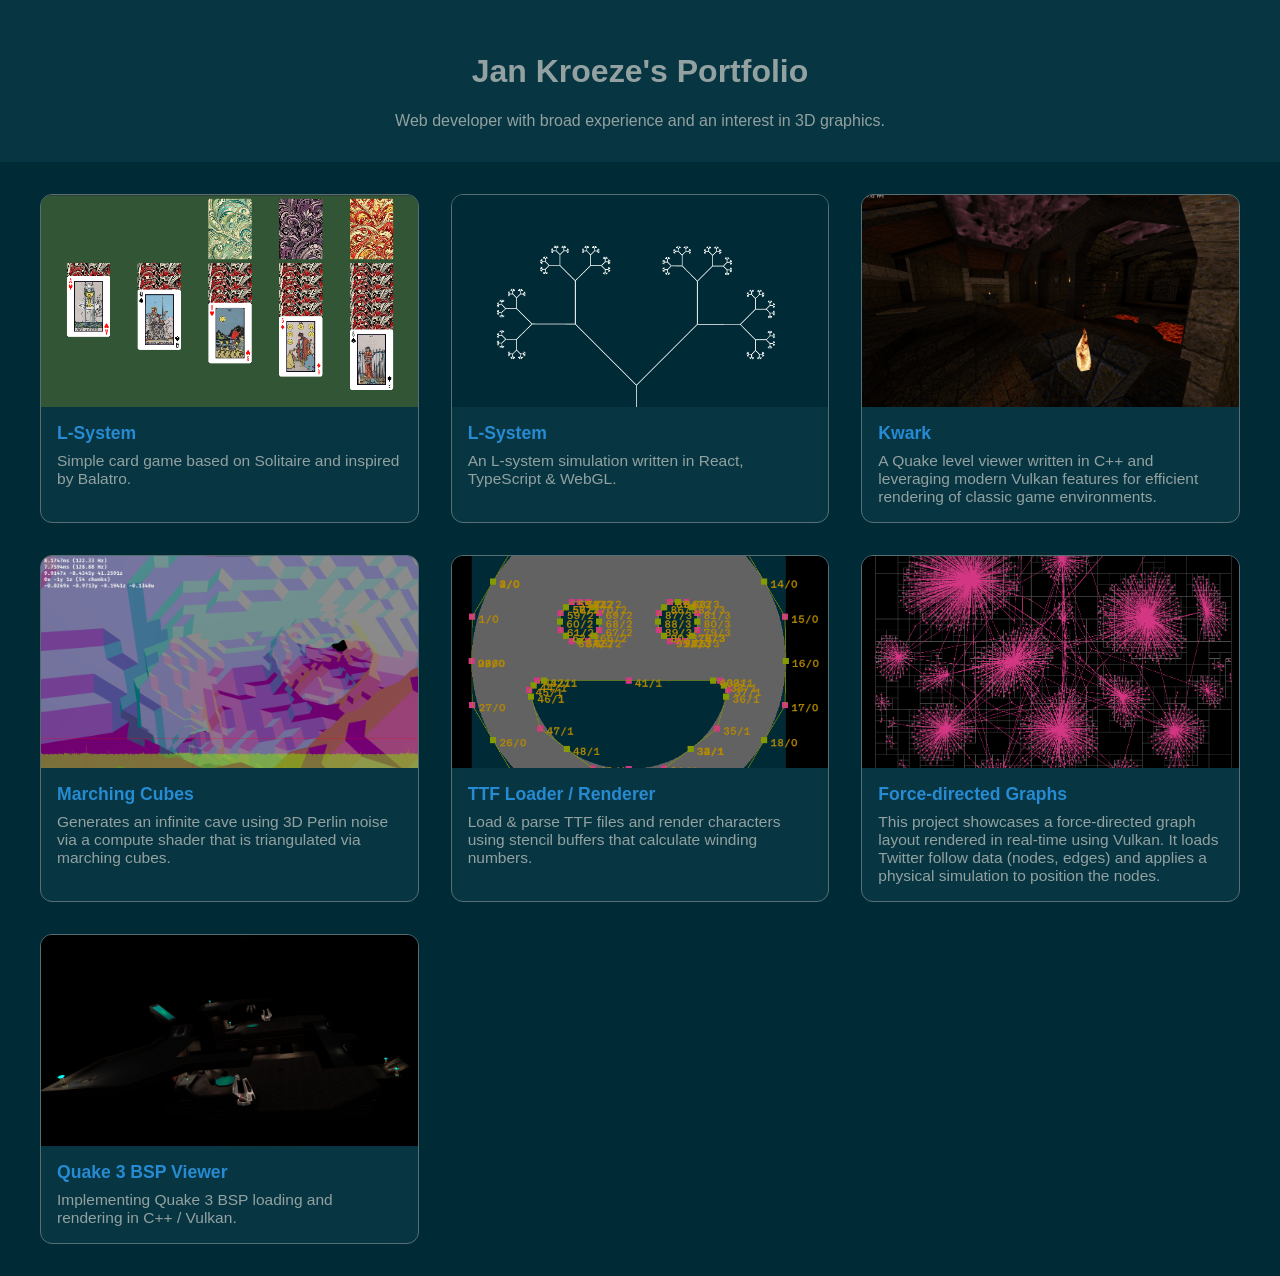
==== index.html @ 35b2f38c "Fix alt attrs" ====
<!DOCTYPE html>
<html lang="en">
<head>
    <meta charset="UTF-8">
    <meta name="viewport" content="width=device-width, initial-scale=1.0">
    <title>Jan Kroeze's Portfolio</title>
    <link rel="stylesheet" href="style.css">
    <link rel="icon" href="favicon.jpg">
</head>
<body>
    <header>
        <h1>Jan Kroeze's Portfolio</h1>
        <p>Web developer with broad experience and an interest in 3D graphics.</p>
    </header>
    <main>
        <div class="grid">
            <div class="project-item">
                <a href="https://multiplayer.kroeze.io"><img class="project-thumb" src="projects/multiplayer/image.png" alt="Screenshot of multiplayer card game."></a>
                <a class="project-caption" href="https://lsystem.kroeze.io">L-System</a>
                <div class="project-desc">Simple card game based on Solitaire and inspired by Balatro.</div>
            </div>

            <div class="project-item">
                <a href="https://lsystem.kroeze.io"><img class="project-thumb" src="projects/lsystem/image.png" alt="Screenshot of L-System project."></a>
                <a class="project-caption" href="https://lsystem.kroeze.io">L-System</a>
                <div class="project-desc">An L-system simulation written in React, TypeScript & WebGL.</div>
            </div>

            <div class="project-item">
                <a href="projects/kwark/index.html"><img class="project-thumb" src="projects/kwark/screenshot.png" alt="Screenshot of Quake map viewer project."></a>
                <a class="project-caption" href="projects/kwark/index.html">Kwark</a>
                <div class="project-desc">A Quake level viewer written in C++ and leveraging modern Vulkan features for efficient rendering of classic game environments.</div>
            </div>

            <div class="project-item">
                <a href="projects/marching-cubes/index.html"><img class="project-thumb" src="projects/marching-cubes/screenshot.png" alt="Screenshot of marching cubes project."></a>
                <a class="project-caption" href="projects/marching-cubes/index.html">Marching Cubes</a>
                <div class="project-desc">Generates an infinite cave using 3D Perlin noise via a compute shader that is triangulated via marching cubes.</div>
            </div>

            <div class="project-item">
                <a href="projects/ttf/index.html"><img class="project-thumb" src="projects/ttf/screenshot.png" alt="Screenshot of TTF loader / renderer project."></a>
                <a class="project-caption" href="projects/ttf/index.html">TTF Loader / Renderer</a>
                <div class="project-desc">Load & parse TTF files and render characters using stencil buffers that calculate winding numbers.</div>
            </div>

            <div class="project-item">
                <a href="projects/fdg/index.html"><img class="project-thumb" src="projects/fdg/screenshot.png" alt="Screenshot of force-directed graphs project."></a>
                <a class="project-caption" href="projects/fdg/index.html">Force-directed Graphs</a>
                <div class="project-desc">This project showcases a force-directed graph layout rendered in real-time using Vulkan. It loads Twitter follow data (nodes, edges) and applies a physical simulation to position the nodes.</div>
            </div>

            <div class="project-item">
                <a href="projects/kwarktree/index.html"><img class="project-thumb" src="projects/kwarktree/screenshot.png" alt="Screenshot of Quake 3 map iewer project."></a>
                <a class="project-caption" href="projects/kwarktree/index.html">Quake 3 BSP Viewer</a>
                <div class="project-desc">Implementing Quake 3 BSP loading and rendering in C++ / Vulkan.</div>
            </div>
        </div>
    </main>

</body>
</html>
---- style.css ----
body {
    font-family: 'Segoe UI', Arial, sans-serif;
    margin: 0;
    background: #002b36;
    color: #839496;
}
:root {
    --base03: #002b36;
    --base02: #073642;
    --base01: #586e75;
    --base00: #657b83;
    --base0:  #839496;
    --base1:  #93a1a1;
    --base2:  #eee8d5;
    --base3:  #fdf6e3;
    --yellow: #b58900;
    --orange: #cb4b16;
    --red:    #dc322f;
    --magenta:#d33682;
    --violet: #6c71c4;
    --blue:   #268bd2;
    --cyan:   #2aa198;
    --green:  #859900;
}
header {
    text-align: center;
    padding: 2rem 0 1rem 0;
    background: var(--base02);
    box-shadow: 0 2px 8px rgba(0,43,54,0.25);
}
header h1, header p {
    color: var(--base1);
}
.grid {
    display: grid;
    grid-template-columns: repeat(auto-fit, minmax(280px, 1fr));
    gap: 2rem;
    padding: 2rem;
    max-width: 1200px;
    margin: 0 auto;
}
.project-item {
    background: var(--base02);
    border-radius: 12px;
    box-shadow: 0 2px 16px rgba(7,54,66,0.18);
    overflow: hidden;
    transition: transform 0.15s;
    border: 1px solid var(--base01);
}
.project-item:hover {
    transform: translateY(-6px) scale(1.02);
    box-shadow: 0 4px 24px rgba(38,139,210,0.18);
    border-color: var(--blue);
}
.project-thumb {
    width: 100%;
    aspect-ratio: 16/9;
    object-fit: cover;
    background: var(--base01);
    display: block;
}
.project-caption {
    font-size: 1.1rem;
    font-weight: 600;
    margin: 1rem 1rem 0.5rem 1rem;
    color: var(--blue);
    text-decoration: none;
    display: block;
    transition: color 0.18s;
}
.project-caption:hover {
    color: var(--yellow);
}
.project-desc {
    font-size: 0.97rem;
    margin: 0 1rem 1rem 1rem;
    color: var(--base1);
}

.project-main {
    max-width: 700px;
    margin: 2rem auto;
}
.project-video {
    width: 100%;
    border-radius: 8px;
    background: var(--base01);
}
.project-desc-detail {
    margin-top: 1rem;
    color: var(--base1);
    font-size: 1.05rem;
}

@media (max-width: 600px) {
    .grid {
        padding: 1rem;
        gap: 1rem;
    }
    header {
        padding: 1.2rem 0 0.5rem 0;
    }
    .project-main {
        margin: 1rem 0;
        padding: 0 0.5rem;
    }
}
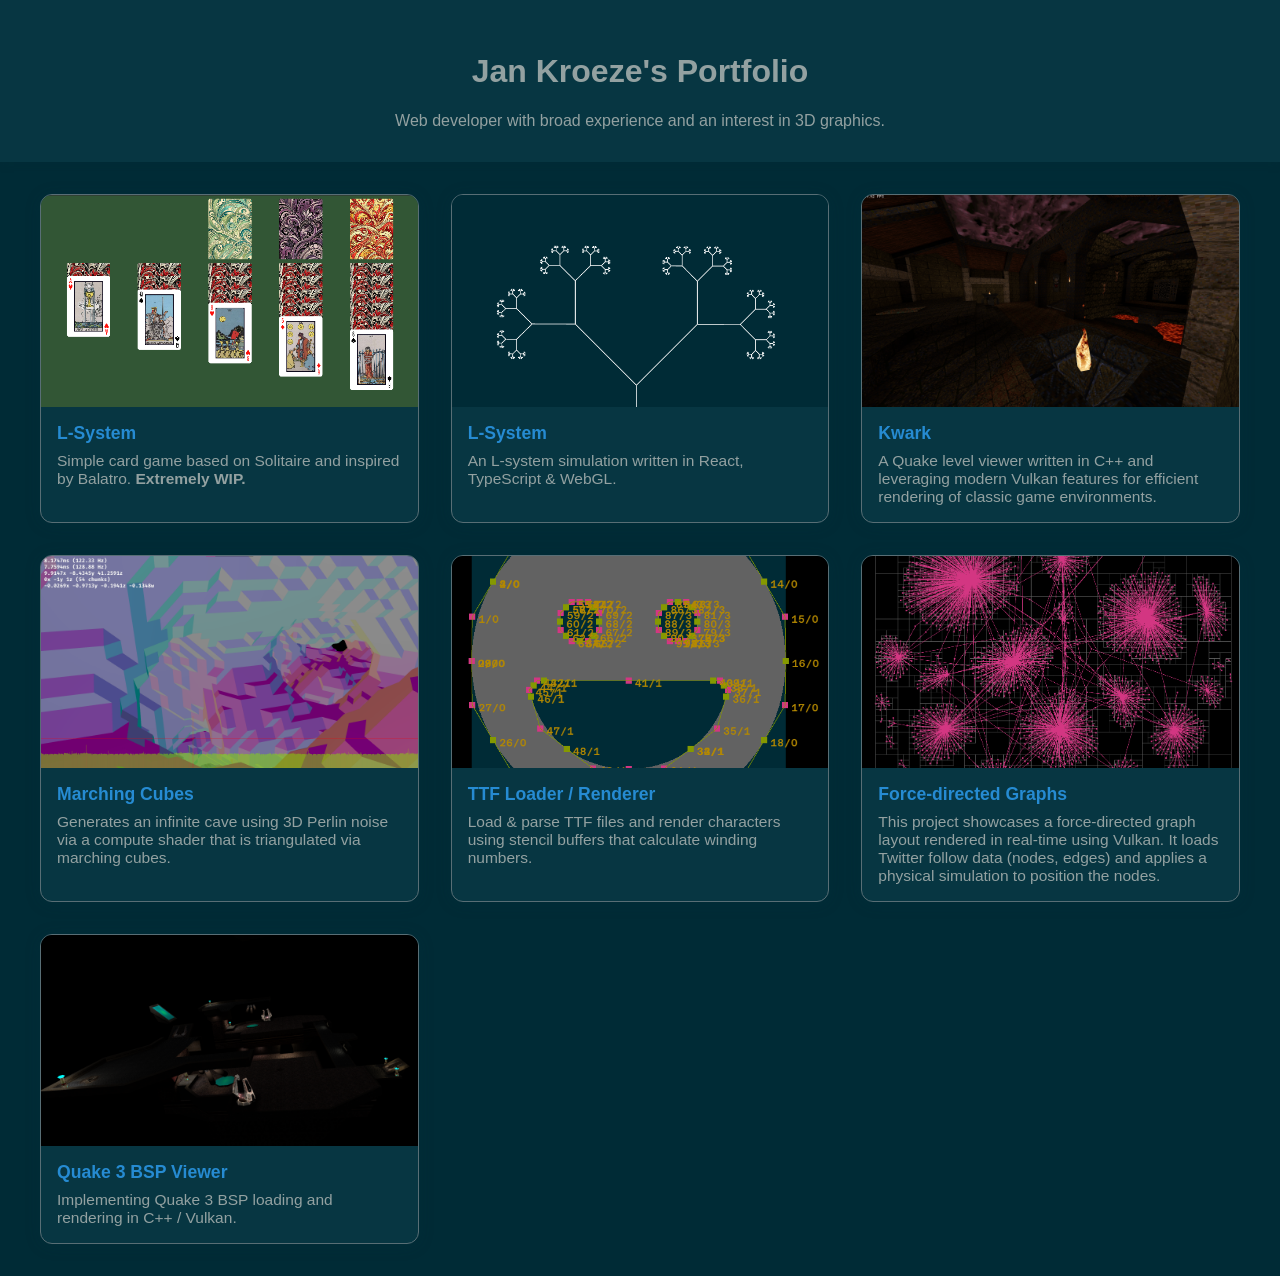
==== commit 2db7851a: "disclaimer" ====
--- a/index.html
+++ b/index.html
@@ -17,7 +17,7 @@
             <div class="project-item">
                 <a href="https://multiplayer.kroeze.io"><img class="project-thumb" src="projects/multiplayer/image.png" alt="Screenshot of multiplayer card game."></a>
                 <a class="project-caption" href="https://lsystem.kroeze.io">L-System</a>
-                <div class="project-desc">Simple card game based on Solitaire and inspired by Balatro.</div>
+                <div class="project-desc">Simple card game based on Solitaire and inspired by Balatro. <strong>Extremely WIP.</strong></div>
             </div>
 
             <div class="project-item">
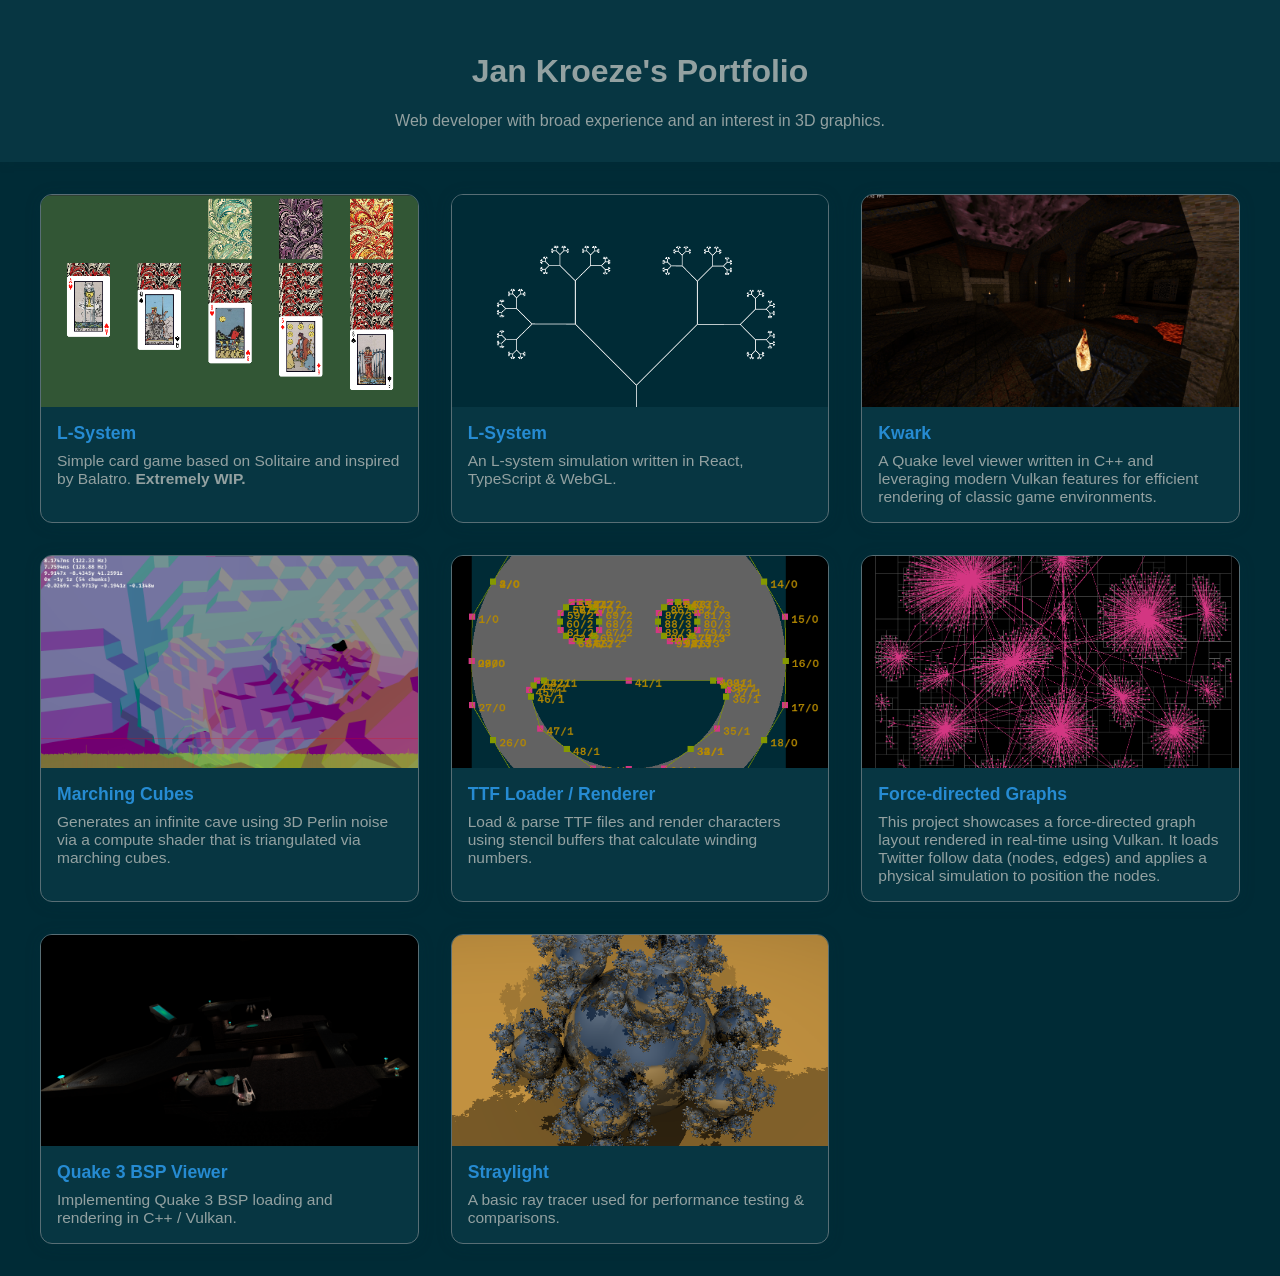
==== commit 23bd4512: "straylight" ====
--- a/index.html
+++ b/index.html
@@ -55,8 +55,13 @@
                 <a class="project-caption" href="projects/kwarktree/index.html">Quake 3 BSP Viewer</a>
                 <div class="project-desc">Implementing Quake 3 BSP loading and rendering in C++ / Vulkan.</div>
             </div>
+
+            <div class="project-item">
+                <a href="https://github.com/jcwkroeze/straylight"><img class="project-thumb" src="projects/straylight/image.png" alt="Screenshot of Straylight project."></a>
+                <a class="project-caption" href="https://github.com/jcwkroeze/straylight">Straylight</a>
+                <div class="project-desc">A basic ray tracer used for performance testing & comparisons.</div>
+            </div>
         </div>
     </main>
-
 </body>
 </html>
--- a/style.css
+++ b/style.css
@@ -83,7 +83,6 @@
 }
 .project-video {
     width: 100%;
-    border-radius: 8px;
     background: var(--base01);
 }
 .project-desc-detail {
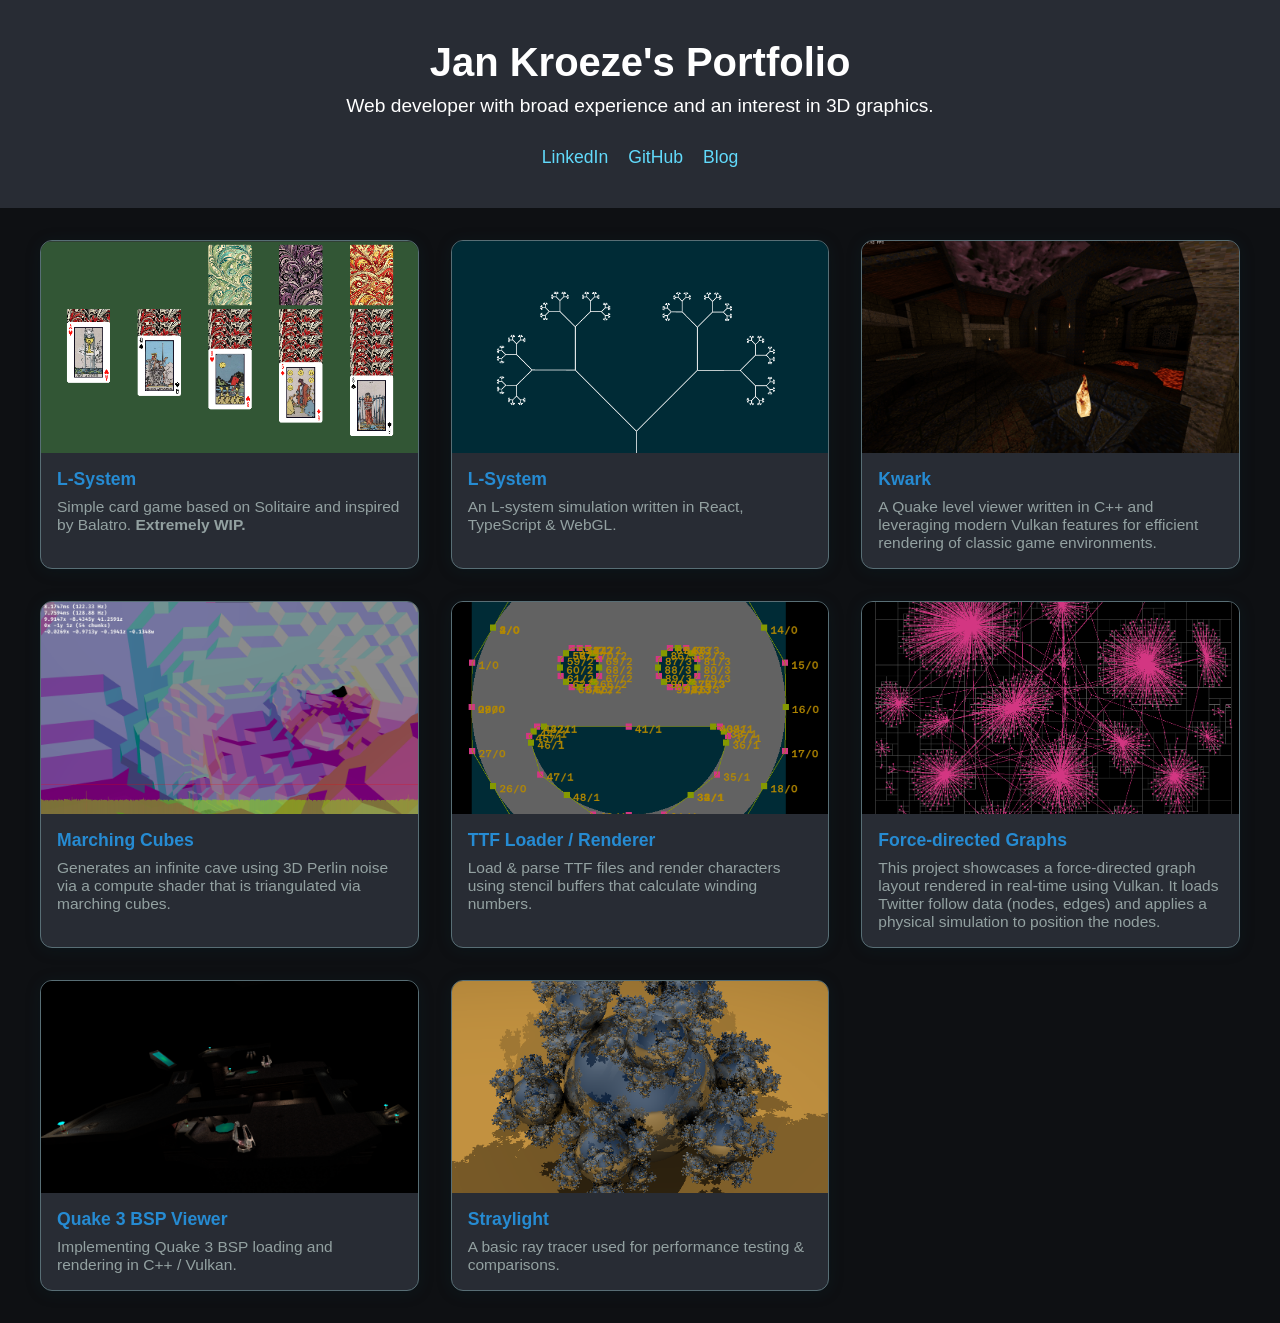
==== commit aa9ccc8f: "Links" ====
--- a/index.html
+++ b/index.html
@@ -11,6 +11,13 @@
     <header>
         <h1>Jan Kroeze's Portfolio</h1>
         <p>Web developer with broad experience and an interest in 3D graphics.</p>
+        <nav>
+            <ul>
+                <li><a href="https://www.linkedin.com/in/jankroeze/" target="_blank">LinkedIn</a></li>
+                <li><a href="https://github.com/jcwkroeze" target="_blank">GitHub</a></li>
+                <li><a href="https://blog.kroeze.io/" target="_blank">Blog</a></li>
+            </ul>
+        </nav>
     </header>
     <main>
         <div class="grid">
--- a/style.css
+++ b/style.css
@@ -1,7 +1,7 @@
 body {
     font-family: 'Segoe UI', Arial, sans-serif;
     margin: 0;
-    background: #002b36;
+    background: #0e1013;
     color: #839496;
 }
 :root {
@@ -23,13 +23,18 @@
     --green:  #859900;
 }
 header {
+    background: #282c34;
+    padding: 40px 20px;
     text-align: center;
-    padding: 2rem 0 1rem 0;
-    background: var(--base02);
-    box-shadow: 0 2px 8px rgba(0,43,54,0.25);
+    color: #ffffff;
 }
-header h1, header p {
-    color: var(--base1);
+header h1 {
+    margin: 0;
+    font-size: 2.5em;
+}
+header p {
+    margin: 10px 0;
+    font-size: 1.2em;
 }
 .grid {
     display: grid;
@@ -40,7 +45,7 @@
     margin: 0 auto;
 }
 .project-item {
-    background: var(--base02);
+    background: #282c34;
     border-radius: 12px;
     box-shadow: 0 2px 16px rgba(7,54,66,0.18);
     overflow: hidden;
@@ -91,6 +96,26 @@
     font-size: 1.05rem;
 }
 
+/* Navigation styling */
+nav ul {
+    display: inline-flex;
+    gap: 20px;
+    padding: 0;
+    margin: 20px 0 0 0;
+    list-style: none;
+}
+
+nav ul li a {
+    color: #61dafb;
+    text-decoration: none;
+    font-size: 1.1em;
+    transition: color 0.3s ease;
+}
+
+nav ul li a:hover {
+    color: #21a1f1;
+}
+
 @media (max-width: 600px) {
     .grid {
         padding: 1rem;
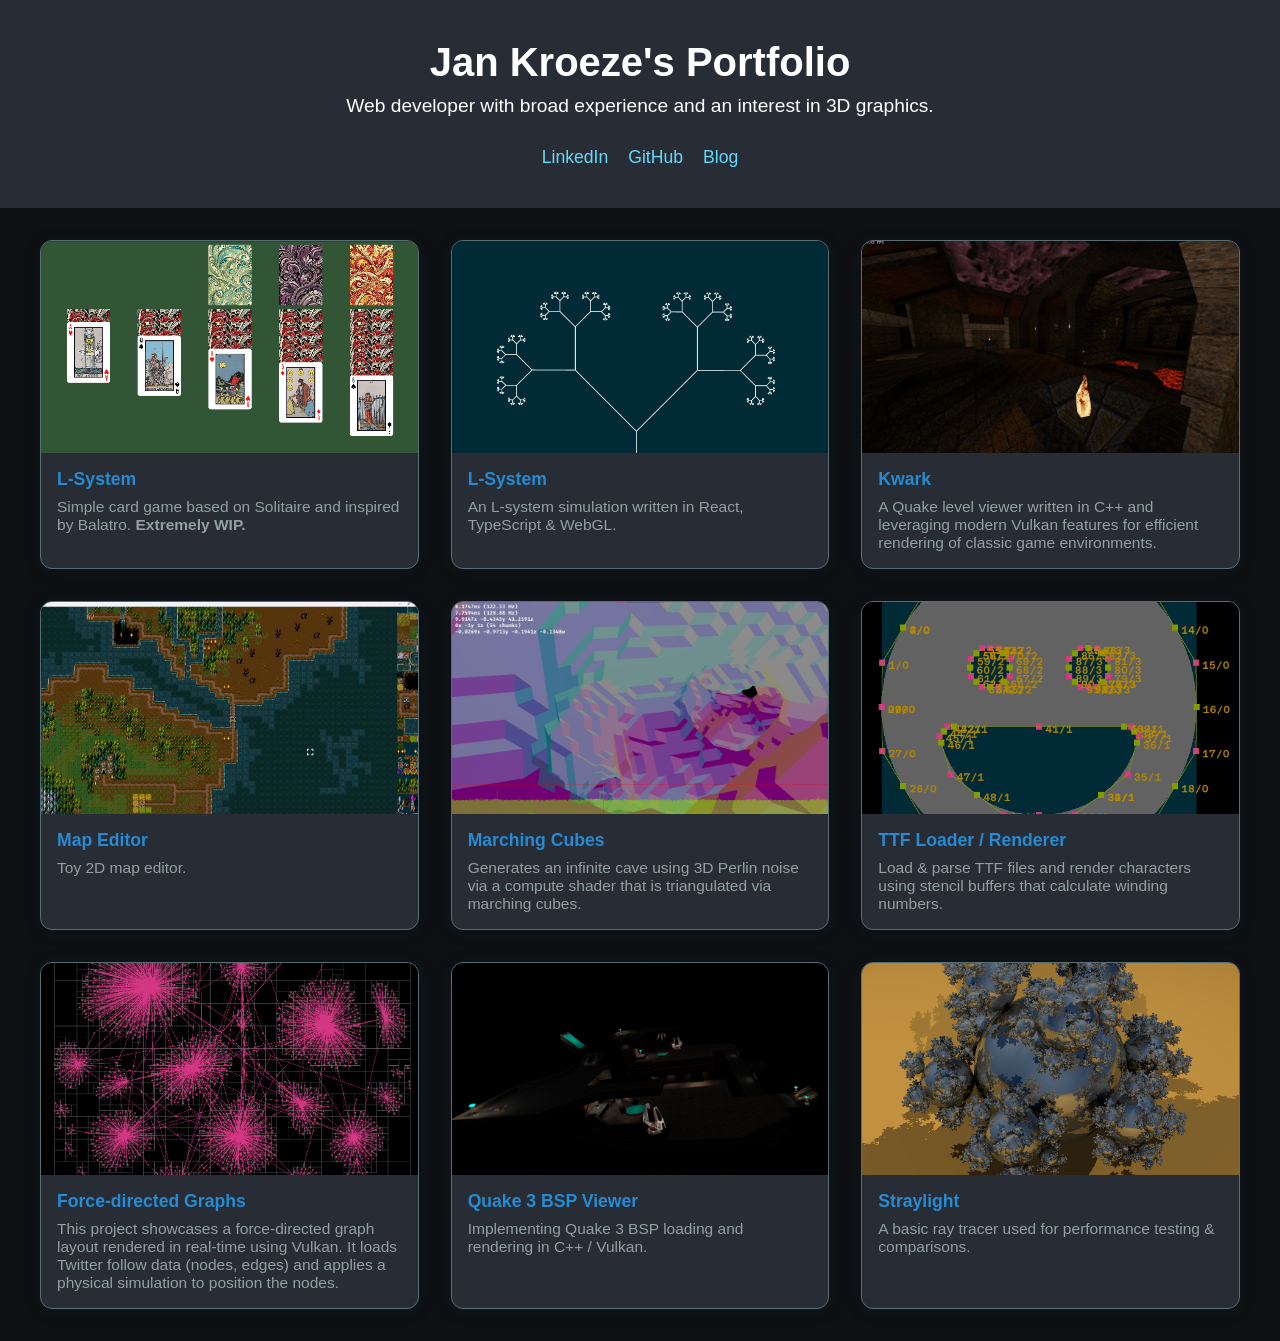
==== commit 439e951d: "Add map editor demo" ====
--- a/index.html
+++ b/index.html
@@ -6,6 +6,7 @@
     <title>Jan Kroeze's Portfolio</title>
     <link rel="stylesheet" href="style.css">
     <link rel="icon" href="favicon.jpg">
+    <script defer data-domain="jan.kroeze.io" src="https://plausible.io/js/script.js"></script>
 </head>
 <body>
     <header>
@@ -40,6 +41,13 @@
             </div>
 
             <div class="project-item">
+                <a href="projects/map/index.html"><img class="project-thumb" src="projects/map/screenshot.png" alt="Screenshot of map editor."></a>
+                <a class="project-caption" href="projects/map/index.html">Map Editor</a>
+                <div class="project-desc">Toy 2D map editor.</div>
+            </div>
+
+
+            <div class="project-item">
                 <a href="projects/marching-cubes/index.html"><img class="project-thumb" src="projects/marching-cubes/screenshot.png" alt="Screenshot of marching cubes project."></a>
                 <a class="project-caption" href="projects/marching-cubes/index.html">Marching Cubes</a>
                 <div class="project-desc">Generates an infinite cave using 3D Perlin noise via a compute shader that is triangulated via marching cubes.</div>
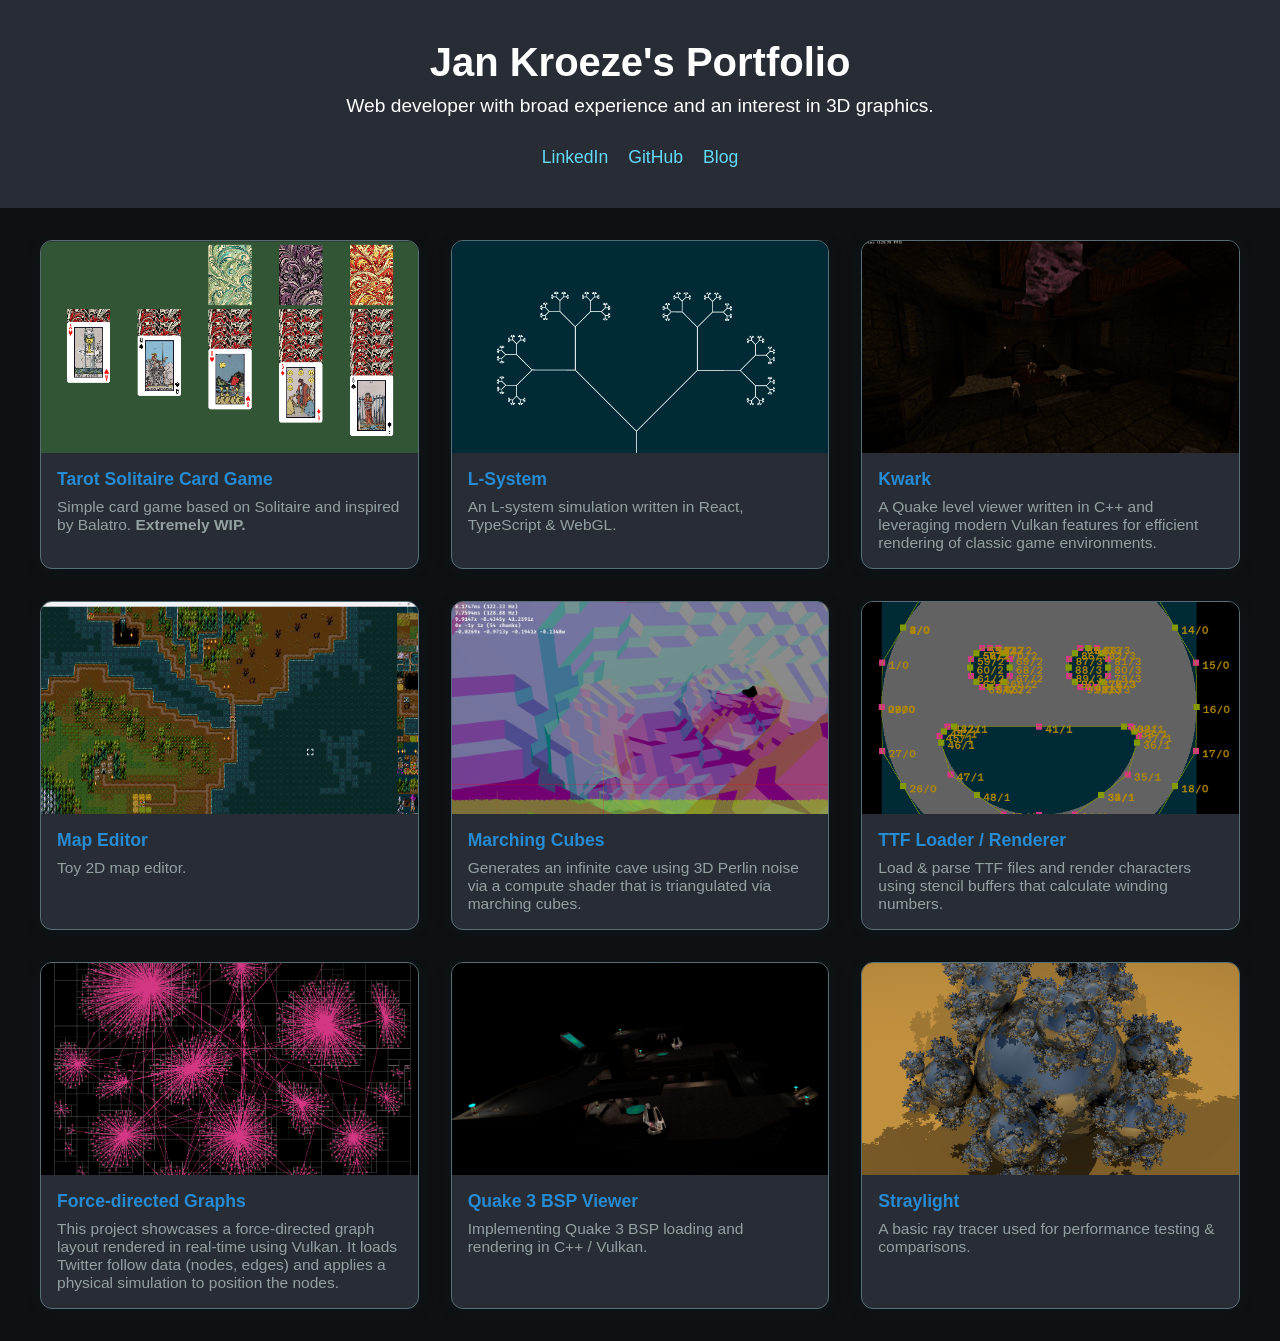
==== commit b65b7345: "Fix multiplayer stuff" ====
--- a/index.html
+++ b/index.html
@@ -24,7 +24,7 @@
         <div class="grid">
             <div class="project-item">
                 <a href="https://multiplayer.kroeze.io"><img class="project-thumb" src="projects/multiplayer/image.png" alt="Screenshot of multiplayer card game."></a>
-                <a class="project-caption" href="https://lsystem.kroeze.io">L-System</a>
+                <a class="project-caption" href="https://multiplayer.kroeze.io">Tarot Solitaire Card Game</a>
                 <div class="project-desc">Simple card game based on Solitaire and inspired by Balatro. <strong>Extremely WIP.</strong></div>
             </div>
 
